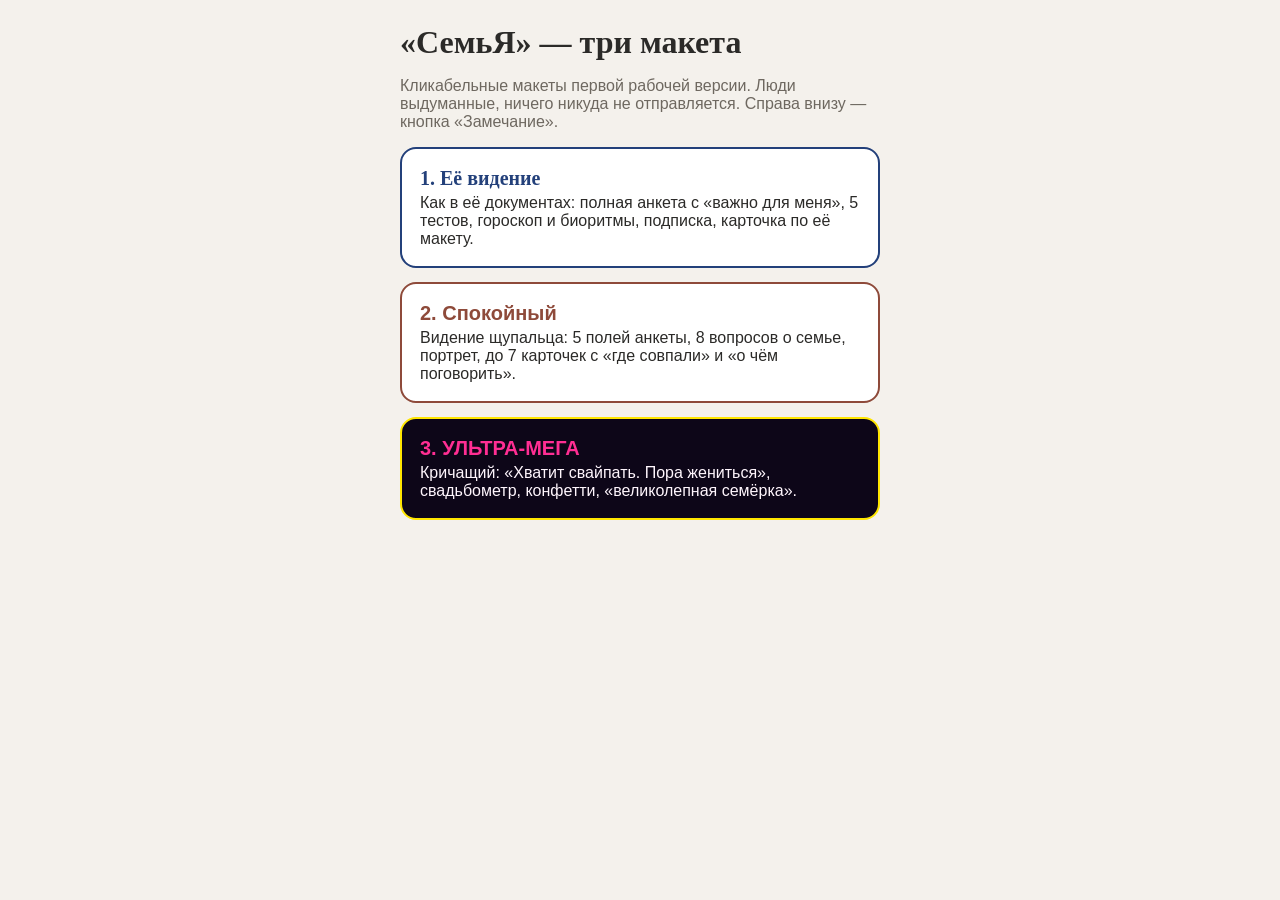
==== index.html @ b1e230df "README, оглавление и общие стили Co-Authored-By: Claude Opus 5.5 <noreply@anthropic.com>" ====
<!doctype html>
<html lang="ru">
<head>
<meta charset="utf-8">
<meta name="viewport" content="width=device-width, initial-scale=1">
<title>«СемьЯ» — три макета</title>
<style>
  body { margin: 0; background: #F4F1EC; color: #2B2A28; font-family: "Segoe UI", Arial, sans-serif; }
  .wrap { max-width: 480px; margin: 0 auto; padding: 24px 16px; }
  h1 { font-family: Georgia, serif; margin: 0 0 6px; }
  p { color: #6E6860; }
  a { display: block; text-decoration: none; color: inherit; border-radius: 16px; padding: 18px; margin: 14px 0; }
  a b { display: block; font-size: 20px; margin-bottom: 4px; }
  .v1 { background: #FFFFFF; border: 2px solid #23407A; } .v1 b { color: #23407A; font-family: Georgia, serif; }
  .v2 { background: #FFFFFF; border: 2px solid #8E4A3A; } .v2 b { color: #8E4A3A; }
  .v3 { background: #0D0618; color: #FFF6FD; border: 2px solid #FFE600; } .v3 b { color: #FF2E93; font-family: Impact, "Arial Black", sans-serif; text-transform: uppercase; }
</style>
</head>
<body>
<div class="wrap">
  <h1>«СемьЯ» — три макета</h1>
  <p>Кликабельные макеты первой рабочей версии. Люди выдуманные, ничего никуда не отправляется. Справа внизу — кнопка «Замечание».</p>
  <a class="v1" href="1-ee-videnie.html"><b>1. Её видение</b>Как в её документах: полная анкета с «важно для меня», 5 тестов, гороскоп и биоритмы, подписка, карточка по её макету.</a>
  <a class="v2" href="2-konservativnoe.html"><b>2. Спокойный</b>Видение щупальца: 5 полей анкеты, 8 вопросов о семье, портрет, до 7 карточек с «где совпали» и «о чём поговорить».</a>
  <a class="v3" href="3-ultra.html"><b>3. Ультра-мега</b>Кричащий: «Хватит свайпать. Пора жениться», свадьбометр, конфетти, «великолепная семёрка».</a>
</div>
</body>
</html>
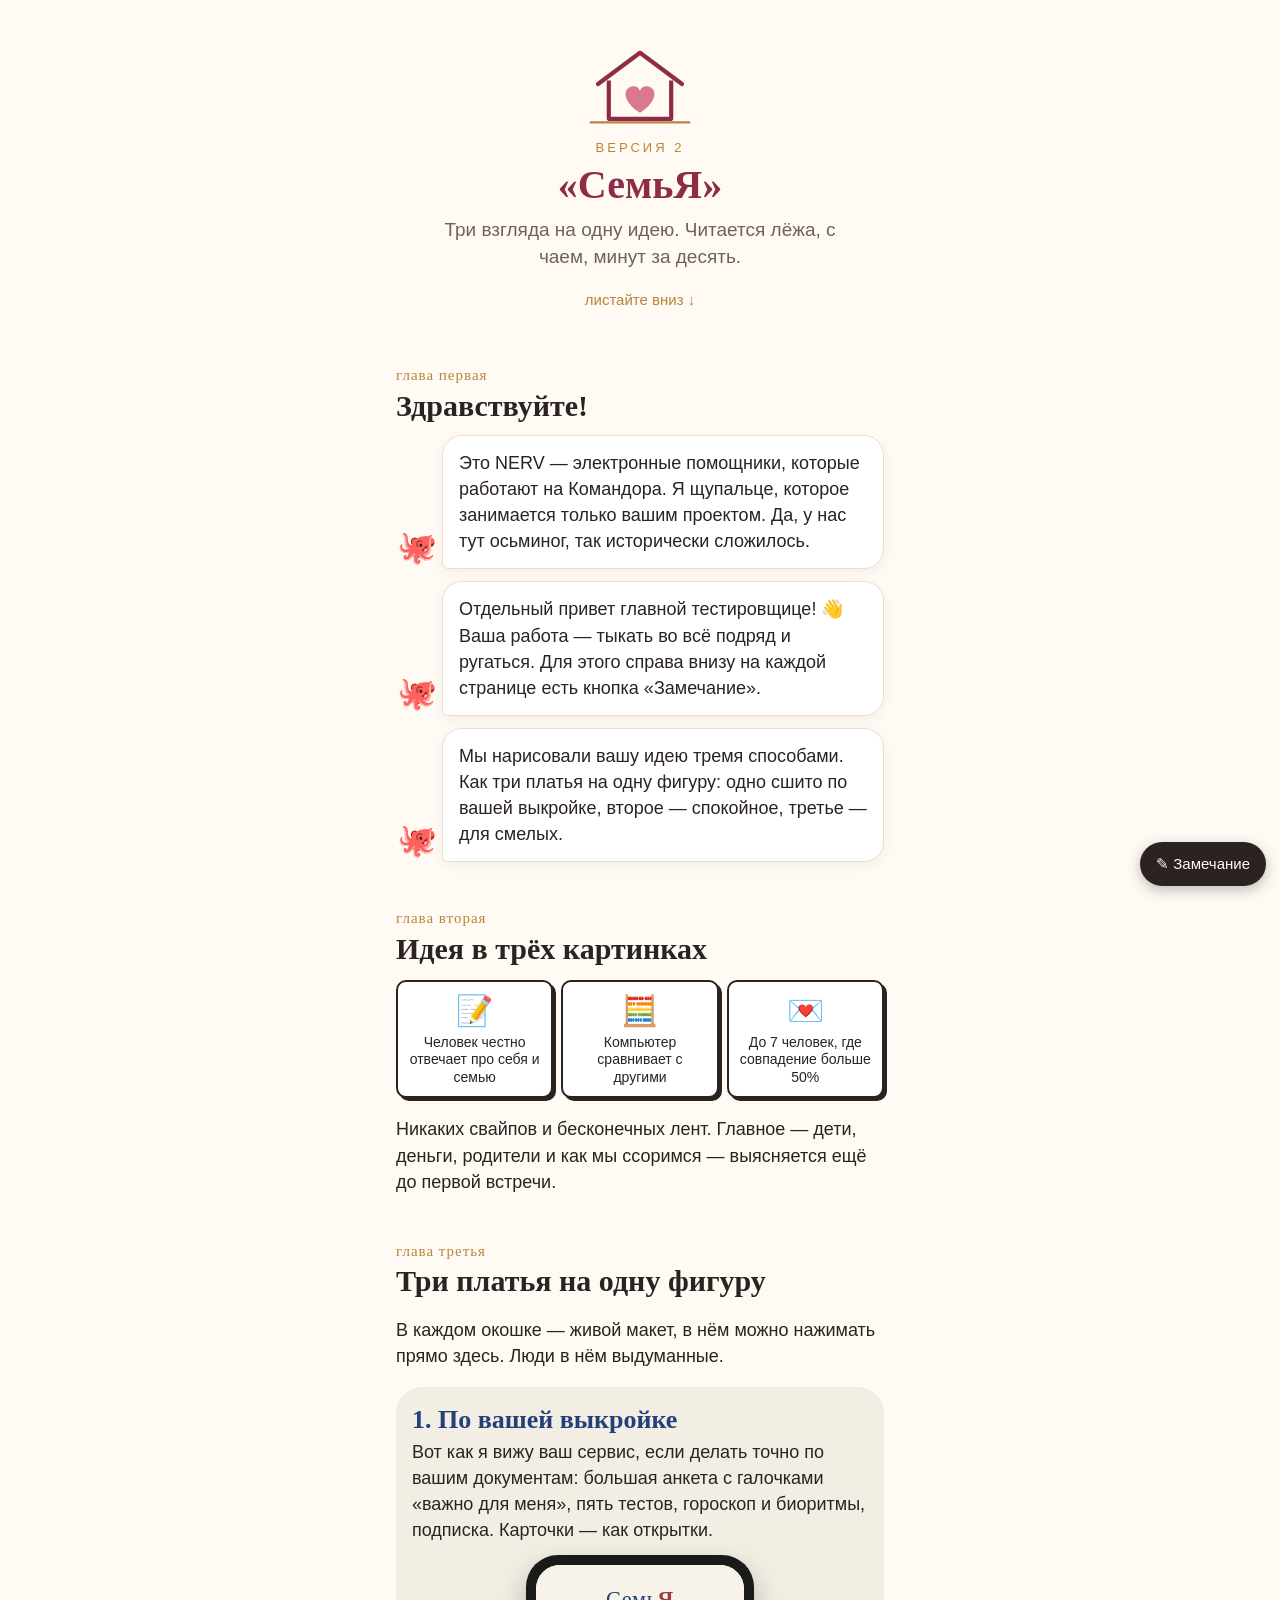
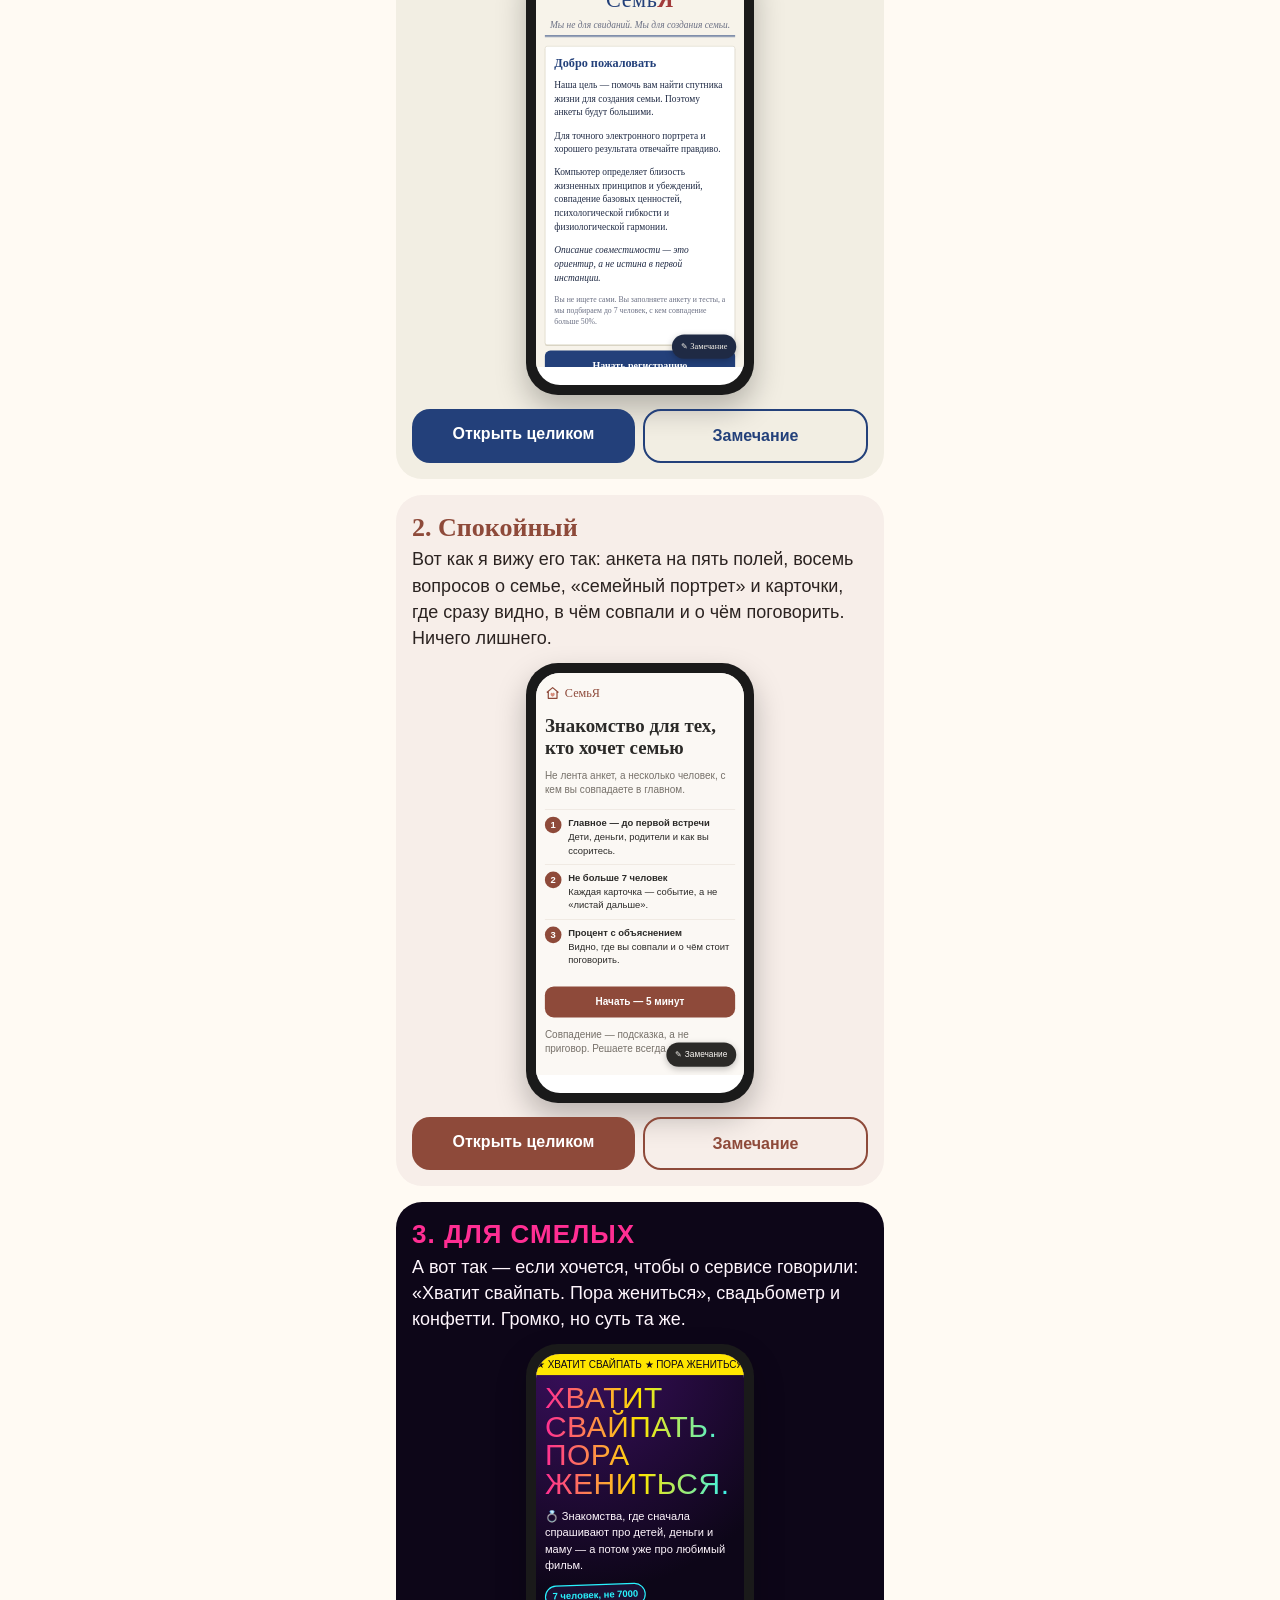
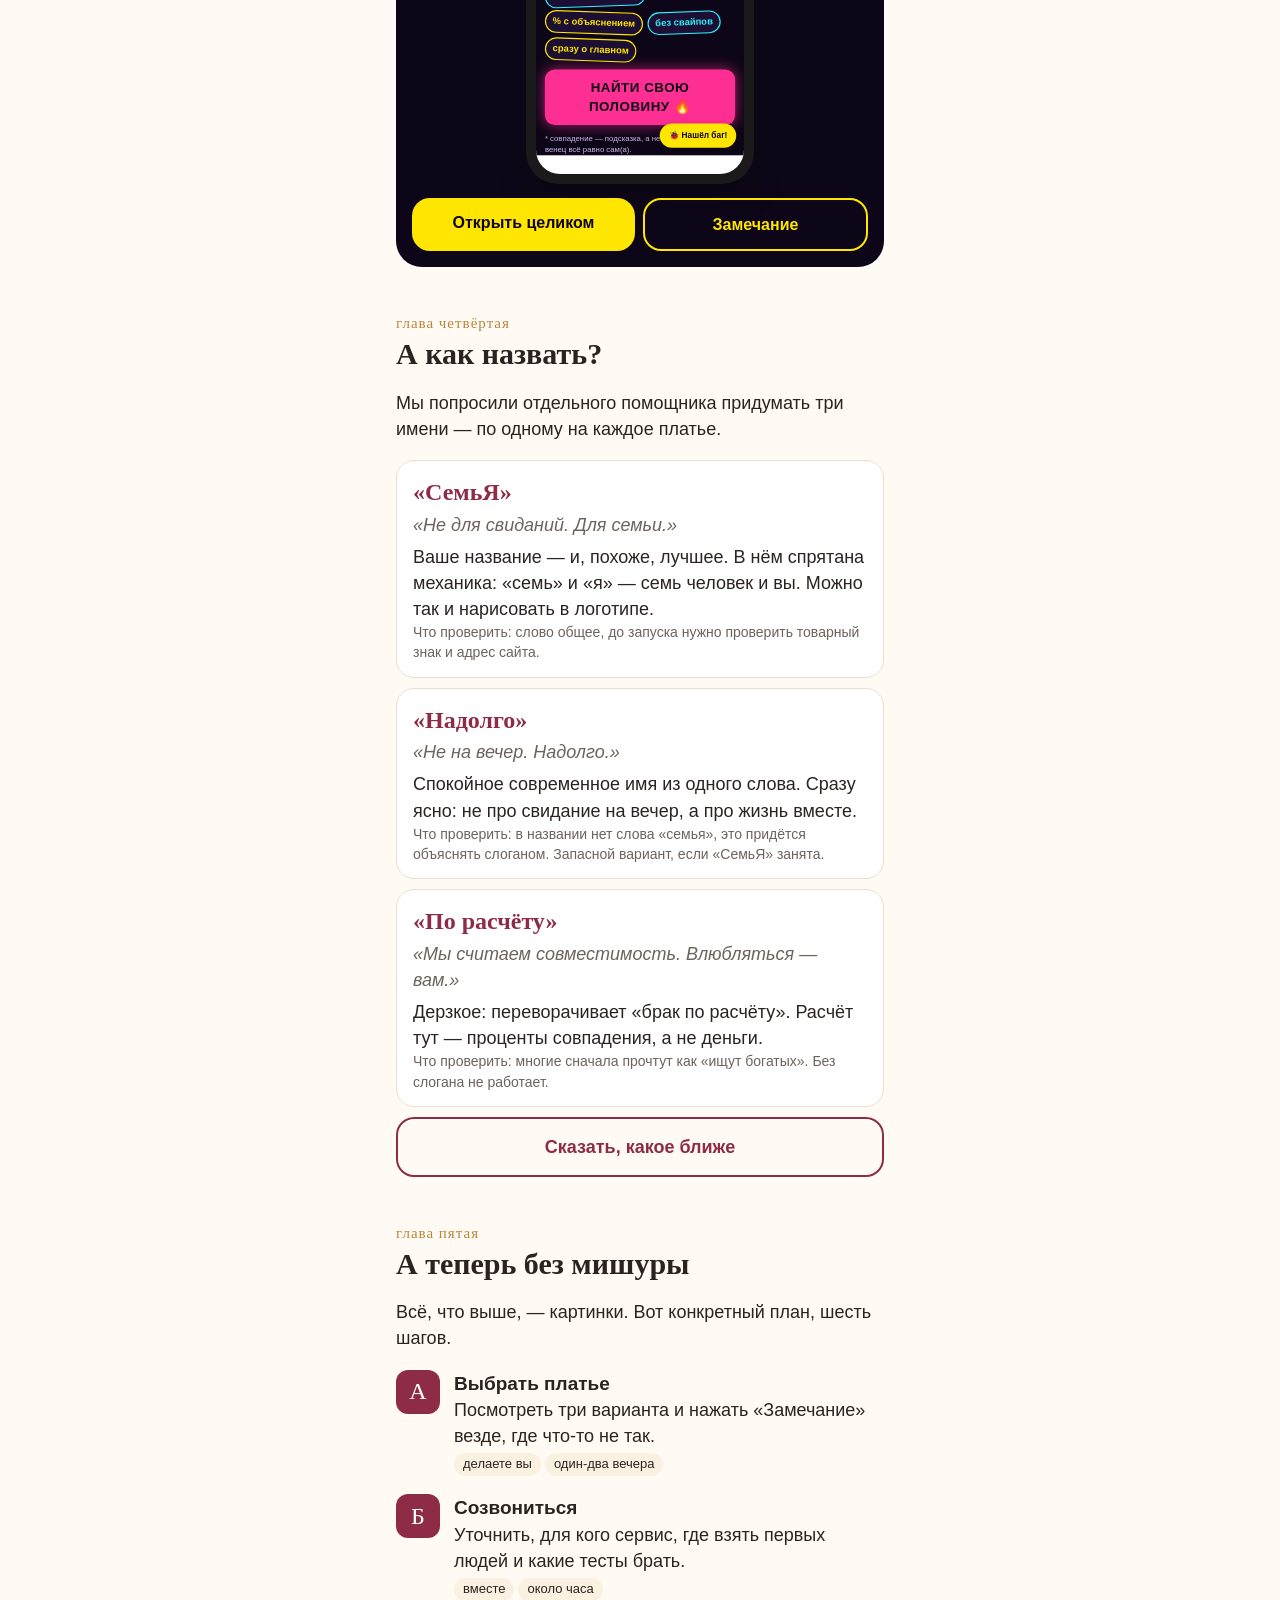
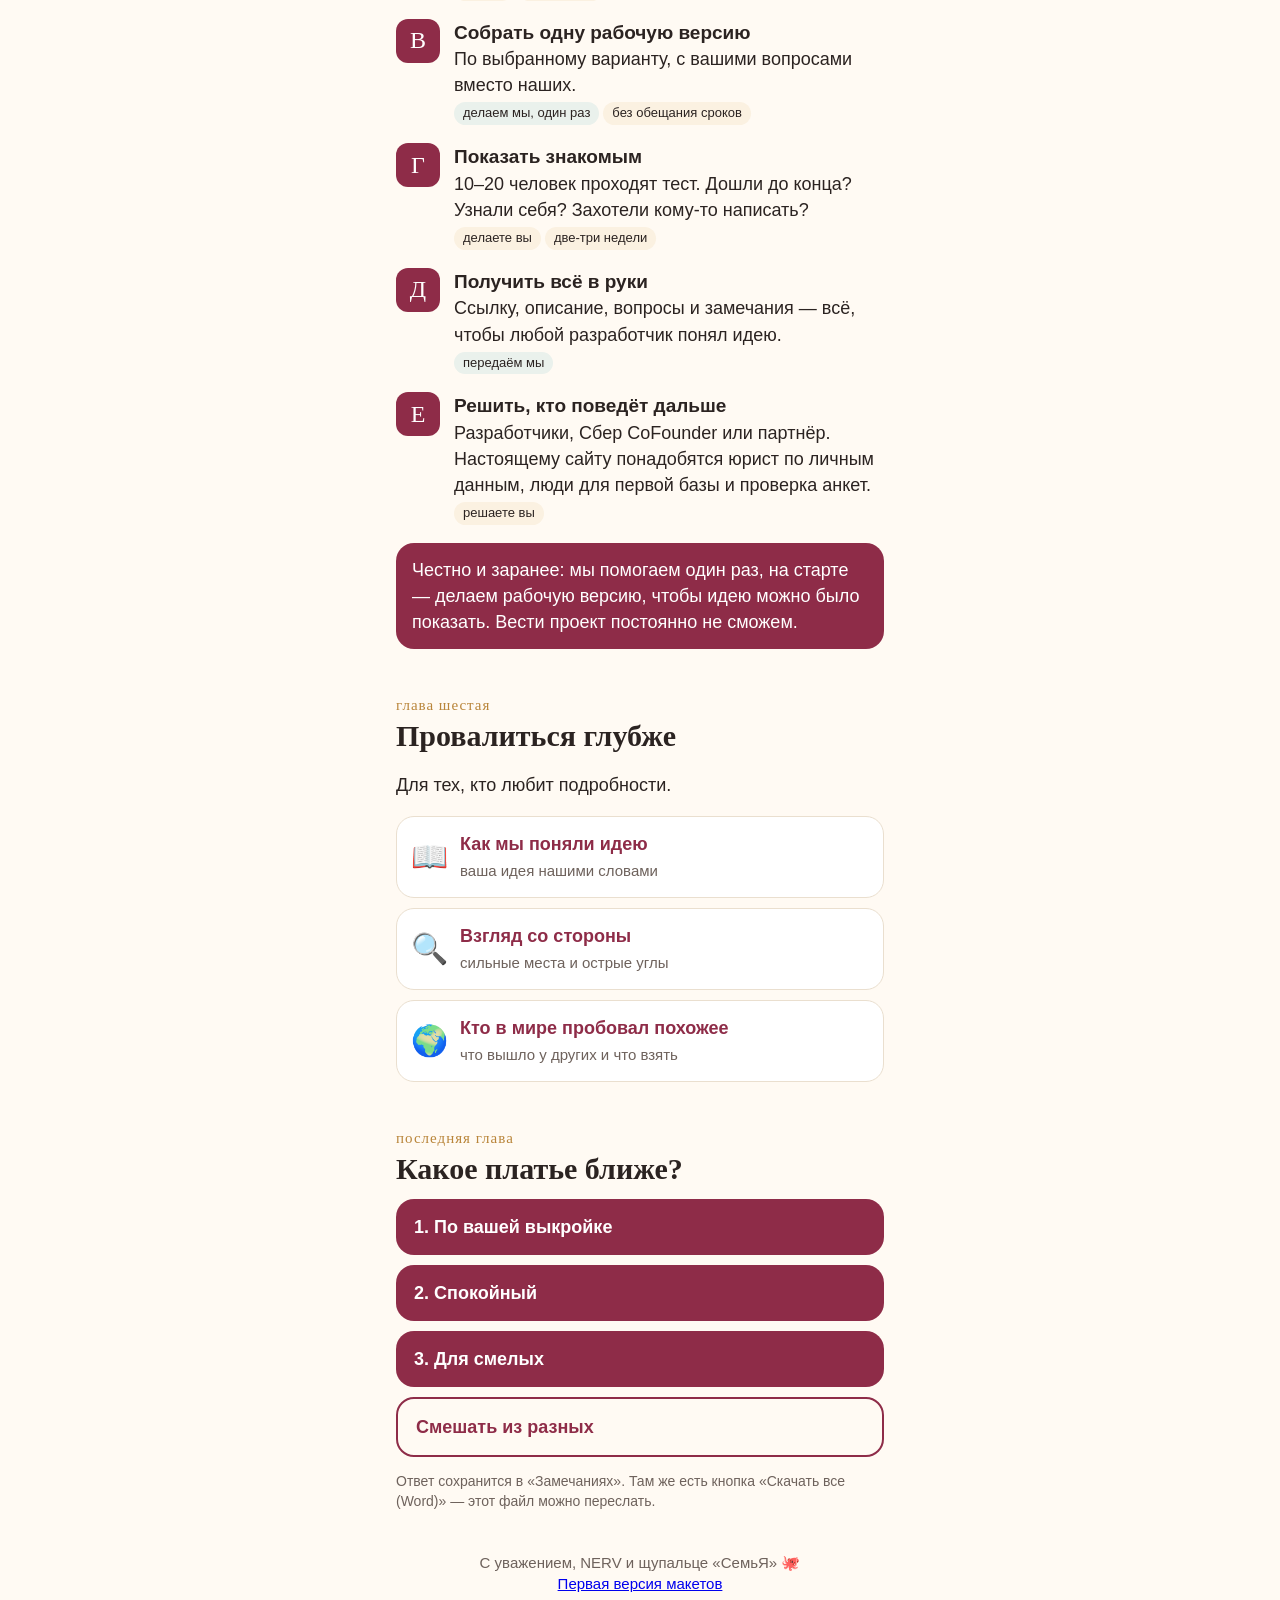
==== commit d0169003: "Версия 2: главная-история, карточки без таблиц, план А–Е, документы, три названия; v1 в папке v1/ Co" ====
--- a/index.html
+++ b/index.html
@@ -3,26 +3,172 @@
 <head>
 <meta charset="utf-8">
 <meta name="viewport" content="width=device-width, initial-scale=1">
-<title>«СемьЯ» — три макета</title>
+<title>«СемьЯ» — три взгляда на одну идею</title>
+<link rel="stylesheet" href="base.css">
 <style>
-  body { margin: 0; background: #F4F1EC; color: #2B2A28; font-family: "Segoe UI", Arial, sans-serif; }
-  .wrap { max-width: 480px; margin: 0 auto; padding: 24px 16px; }
-  h1 { font-family: Georgia, serif; margin: 0 0 6px; }
-  p { color: #6E6860; }
-  a { display: block; text-decoration: none; color: inherit; border-radius: 16px; padding: 18px; margin: 14px 0; }
-  a b { display: block; font-size: 20px; margin-bottom: 4px; }
-  .v1 { background: #FFFFFF; border: 2px solid #23407A; } .v1 b { color: #23407A; font-family: Georgia, serif; }
-  .v2 { background: #FFFFFF; border: 2px solid #8E4A3A; } .v2 b { color: #8E4A3A; }
-  .v3 { background: #0D0618; color: #FFF6FD; border: 2px solid #FFE600; } .v3 b { color: #FF2E93; font-family: Impact, "Arial Black", sans-serif; text-transform: uppercase; }
+  :root {
+    --bg: #FFFAF3; --card: #FFFFFF; --ink: #2B2321; --muted: #6E625C; --line: #EADFCF;
+    --accent: #8E2C48; --on-accent: #FFFFFF; --good: #EAF1EC; --warn: #FBF1E1; --r: 18px;
+    --font: "Segoe UI", -apple-system, Roboto, Arial, sans-serif; --head: Georgia, "Times New Roman", serif;
+  }
+  body { font-size: 18px; }
+  .wrap { max-width: 520px; }
+  .hero { text-align: center; padding: 26px 0 8px; }
+  .hero svg { width: 120px; }
+  .kicker { font-size: 13px; letter-spacing: 3px; text-transform: uppercase; color: #B9853A; }
+  .hero h1 { font-size: 40px; color: var(--accent); margin: 4px 0 8px; }
+  .hero p { color: var(--muted); font-size: 19px; margin: 0 auto; max-width: 400px; }
+  .scroll { margin-top: 18px; color: #B9853A; font-size: 15px; animation: bob 1.8s ease-in-out infinite; }
+  @keyframes bob { 50% { transform: translateY(5px); } }
+  .ch { margin: 46px 0 0; }
+  .ch-n { font-family: var(--head); font-size: 15px; color: #B9853A; letter-spacing: 1px; }
+  .ch h2 { font-size: 30px; margin: 2px 0 12px; color: var(--ink); }
+  .bubble { position: relative; background: var(--card); border: 1px solid var(--line); border-radius: 20px 20px 20px 6px; padding: 14px 16px; margin: 12px 0 12px 46px; box-shadow: 0 4px 14px rgba(0,0,0,.05); }
+  .bubble::before { content: "🐙"; position: absolute; left: -46px; bottom: -2px; font-size: 32px; }
+  .panels { display: grid; grid-template-columns: repeat(3, 1fr); gap: 8px; margin: 14px 0; }
+  .panel { background: var(--card); border: 2px solid var(--ink); border-radius: 10px; padding: 10px 6px; text-align: center; font-size: 14px; line-height: 1.25; box-shadow: 3px 3px 0 var(--ink); }
+  .panel i { display: block; font-style: normal; font-size: 30px; margin-bottom: 4px; }
+  .variant { border-radius: 26px; padding: 18px 16px 16px; margin: 16px 0; }
+  .variant h3 { font-size: 26px; margin: 0 0 4px; }
+  .variant .sub { margin: 0 0 12px; }
+  .v-her { background: #F2EEE3; } .v-her h3 { color: #23407A; }
+  .v-calm { background: #F7EEE9; } .v-calm h3 { color: #8E4A3A; }
+  .v-ultra { background: #0D0618; color: #FFF6FD; } .v-ultra h3 { color: #FF2E93; font-family: Impact, "Arial Black", sans-serif; text-transform: uppercase; letter-spacing: 1px; }
+  .phone { width: 228px; height: 440px; margin: 6px auto 14px; border-radius: 32px; background: #1A1A1A; padding: 10px; box-shadow: 0 14px 30px rgba(0,0,0,.25); }
+  .phone .screen { width: 100%; height: 100%; border-radius: 24px; overflow: hidden; background: #fff; position: relative; }
+  .phone iframe { width: 375px; height: 724px; border: 0; transform: scale(.5547); transform-origin: 0 0; }
+  .row { display: flex; gap: 8px; }
+  .row .btn { margin: 0; font-size: 16px; padding: 13px 10px; }
+  .v-her .btn { background: #23407A; } .v-her .btn.ghost { background: transparent; color: #23407A; border-color: #23407A; }
+  .v-calm .btn { background: #8E4A3A; } .v-calm .btn.ghost { background: transparent; color: #8E4A3A; border-color: #8E4A3A; }
+  .v-ultra .btn { background: #FFE600; color: #0D0618; } .v-ultra .btn.ghost { background: transparent; color: #FFE600; border-color: #FFE600; }
+  .name { background: var(--card); border: 1px solid var(--line); border-radius: 18px; padding: 14px 16px; margin: 10px 0; }
+  .name b { font-family: var(--head); font-size: 24px; color: var(--accent); display: block; }
+  .name i { display: block; color: var(--muted); margin: 2px 0 6px; }
+  .name small { display: block; color: var(--muted); font-size: 14px; }
+  .plan { position: relative; padding-left: 58px; margin: 18px 0; }
+  .plan .L { position: absolute; left: 0; top: 0; width: 44px; height: 44px; border-radius: 12px; background: var(--accent); color: #fff; font-family: var(--head); font-size: 24px; display: flex; align-items: center; justify-content: center; }
+  .plan b { display: block; font-size: 19px; }
+  .who { display: inline-block; font-size: 13px; border-radius: 99px; padding: 2px 9px; margin: 4px 4px 0 0; background: var(--warn); }
+  .who.us { background: var(--good); }
+  .frame-note { background: var(--accent); color: #fff; border-radius: 18px; padding: 14px 16px; margin: 18px 0; }
+  .docs a { display: flex; gap: 12px; align-items: center; text-decoration: none; color: inherit; background: var(--card); border: 1px solid var(--line); border-radius: 18px; padding: 14px; margin: 10px 0; }
+  .docs a i { font-style: normal; font-size: 30px; }
+  .docs a b { display: block; color: var(--accent); }
+  .docs a span { font-size: 15px; color: var(--muted); }
+  .pick .btn { text-align: left; }
+  .end { text-align: center; color: var(--muted); font-size: 15px; margin-top: 40px; }
 </style>
 </head>
 <body>
 <div class="wrap">
-  <h1>«СемьЯ» — три макета</h1>
-  <p>Кликабельные макеты первой рабочей версии. Люди выдуманные, ничего никуда не отправляется. Справа внизу — кнопка «Замечание».</p>
-  <a class="v1" href="1-ee-videnie.html"><b>1. Её видение</b>Как в её документах: полная анкета с «важно для меня», 5 тестов, гороскоп и биоритмы, подписка, карточка по её макету.</a>
-  <a class="v2" href="2-konservativnoe.html"><b>2. Спокойный</b>Видение щупальца: 5 полей анкеты, 8 вопросов о семье, портрет, до 7 карточек с «где совпали» и «о чём поговорить».</a>
-  <a class="v3" href="3-ultra.html"><b>3. Ультра-мега</b>Кричащий: «Хватит свайпать. Пора жениться», свадьбометр, конфетти, «великолепная семёрка».</a>
+
+  <header class="hero">
+    <svg viewBox="0 0 200 150" aria-hidden="true">
+      <line x1="18" y1="134" x2="182" y2="134" stroke="#B9853A" stroke-width="4" stroke-linecap="round"/>
+      <path d="M30 70 L100 18 L170 70" fill="none" stroke="#8E2C48" stroke-width="7" stroke-linecap="round" stroke-linejoin="round"/>
+      <path d="M48 64 V128 H152 V64" fill="none" stroke="#8E2C48" stroke-width="7" stroke-linejoin="round"/>
+      <path d="M100 118 C72 100 70 78 86 74 C94 72 99 77 100 82 C101 77 106 72 114 74 C130 78 128 100 100 118 Z" fill="#D9798D"/>
+    </svg>
+    <div class="kicker">версия 2</div>
+    <h1>«СемьЯ»</h1>
+    <p>Три взгляда на одну идею. Читается лёжа, с чаем, минут за десять.</p>
+    <div class="scroll">листайте вниз ↓</div>
+  </header>
+
+  <section class="ch">
+    <div class="ch-n">глава первая</div>
+    <h2>Здравствуйте!</h2>
+    <div class="bubble">Это NERV — электронные помощники, которые работают на Командора. Я щупальце, которое занимается только вашим проектом. Да, у нас тут осьминог, так исторически сложилось.</div>
+    <div class="bubble">Отдельный привет главной тестировщице! 👋 Ваша работа — тыкать во всё подряд и ругаться. Для этого справа внизу на каждой странице есть кнопка «Замечание».</div>
+    <div class="bubble">Мы нарисовали вашу идею тремя способами. Как три платья на одну фигуру: одно сшито по вашей выкройке, второе — спокойное, третье — для смелых.</div>
+  </section>
+
+  <section class="ch">
+    <div class="ch-n">глава вторая</div>
+    <h2>Идея в трёх картинках</h2>
+    <div class="panels">
+      <div class="panel"><i>📝</i>Человек честно отвечает про себя и семью</div>
+      <div class="panel"><i>🧮</i>Компьютер сравнивает с другими</div>
+      <div class="panel"><i>💌</i>До 7 человек, где совпадение больше 50%</div>
+    </div>
+    <p>Никаких свайпов и бесконечных лент. Главное — дети, деньги, родители и как мы ссоримся — выясняется ещё до первой встречи.</p>
+  </section>
+
+  <section class="ch">
+    <div class="ch-n">глава третья</div>
+    <h2>Три платья на одну фигуру</h2>
+    <p>В каждом окошке — живой макет, в нём можно нажимать прямо здесь. Люди в нём выдуманные.</p>
+
+    <div class="variant v-her">
+      <h3>1. По вашей выкройке</h3>
+      <p class="sub">Вот как я вижу ваш сервис, если делать точно по вашим документам: большая анкета с галочками «важно для меня», пять тестов, гороскоп и биоритмы, подписка. Карточки — как открытки.</p>
+      <div class="phone"><div class="screen"><iframe src="1-ee-videnie.html" title="Макет 1" loading="lazy"></iframe></div></div>
+      <div class="row"><a class="btn" href="1-ee-videnie.html">Открыть целиком</a><button class="btn ghost" data-note="Вариант 1 (по выкройке): ">Замечание</button></div>
+    </div>
+
+    <div class="variant v-calm">
+      <h3>2. Спокойный</h3>
+      <p class="sub">Вот как я вижу его так: анкета на пять полей, восемь вопросов о семье, «семейный портрет» и карточки, где сразу видно, в чём совпали и о чём поговорить. Ничего лишнего.</p>
+      <div class="phone"><div class="screen"><iframe src="2-konservativnoe.html" title="Макет 2" loading="lazy"></iframe></div></div>
+      <div class="row"><a class="btn" href="2-konservativnoe.html">Открыть целиком</a><button class="btn ghost" data-note="Вариант 2 (спокойный): ">Замечание</button></div>
+    </div>
+
+    <div class="variant v-ultra">
+      <h3>3. Для смелых</h3>
+      <p class="sub">А вот так — если хочется, чтобы о сервисе говорили: «Хватит свайпать. Пора жениться», свадьбометр и конфетти. Громко, но суть та же.</p>
+      <div class="phone"><div class="screen"><iframe src="3-ultra.html" title="Макет 3" loading="lazy"></iframe></div></div>
+      <div class="row"><a class="btn" href="3-ultra.html">Открыть целиком</a><button class="btn ghost" data-note="Вариант 3 (для смелых): ">Замечание</button></div>
+    </div>
+  </section>
+
+  <section class="ch">
+    <div class="ch-n">глава четвёртая</div>
+    <h2>А как назвать?</h2>
+    <p>Мы попросили отдельного помощника придумать три имени — по одному на каждое платье.</p>
+    <div class="name"><b>«СемьЯ»</b><i>«Не для свиданий. Для семьи.»</i>Ваше название — и, похоже, лучшее. В нём спрятана механика: «семь» и «я» — семь человек и вы. Можно так и нарисовать в логотипе.<small>Что проверить: слово общее, до запуска нужно проверить товарный знак и адрес сайта.</small></div>
+    <div class="name"><b>«Надолго»</b><i>«Не на вечер. Надолго.»</i>Спокойное современное имя из одного слова. Сразу ясно: не про свидание на вечер, а про жизнь вместе.<small>Что проверить: в названии нет слова «семья», это придётся объяснять слоганом. Запасной вариант, если «СемьЯ» занята.</small></div>
+    <div class="name"><b>«По расчёту»</b><i>«Мы считаем совместимость. Влюбляться — вам.»</i>Дерзкое: переворачивает «брак по расчёту». Расчёт тут — проценты совпадения, а не деньги.<small>Что проверить: многие сначала прочтут как «ищут богатых». Без слогана не работает.</small></div>
+    <button class="btn ghost" data-note="Про название: ">Сказать, какое ближе</button>
+  </section>
+
+  <section class="ch">
+    <div class="ch-n">глава пятая</div>
+    <h2>А теперь без мишуры</h2>
+    <p>Всё, что выше, — картинки. Вот конкретный план, шесть шагов.</p>
+
+    <div class="plan"><span class="L">А</span><b>Выбрать платье</b>Посмотреть три варианта и нажать «Замечание» везде, где что-то не так.<br><span class="who">делаете вы</span><span class="who">один-два вечера</span></div>
+    <div class="plan"><span class="L">Б</span><b>Созвониться</b>Уточнить, для кого сервис, где взять первых людей и какие тесты брать.<br><span class="who">вместе</span><span class="who">около часа</span></div>
+    <div class="plan"><span class="L">В</span><b>Собрать одну рабочую версию</b>По выбранному варианту, с вашими вопросами вместо наших.<br><span class="who us">делаем мы, один раз</span><span class="who">без обещания сроков</span></div>
+    <div class="plan"><span class="L">Г</span><b>Показать знакомым</b>10–20 человек проходят тест. Дошли до конца? Узнали себя? Захотели кому-то написать?<br><span class="who">делаете вы</span><span class="who">две-три недели</span></div>
+    <div class="plan"><span class="L">Д</span><b>Получить всё в руки</b>Ссылку, описание, вопросы и замечания — всё, чтобы любой разработчик понял идею.<br><span class="who us">передаём мы</span></div>
+    <div class="plan"><span class="L">Е</span><b>Решить, кто поведёт дальше</b>Разработчики, Сбер CoFounder или партнёр. Настоящему сайту понадобятся юрист по личным данным, люди для первой базы и проверка анкет.<br><span class="who">решаете вы</span></div>
+
+    <div class="frame-note">Честно и заранее: мы помогаем один раз, на старте — делаем рабочую версию, чтобы идею можно было показать. Вести проект постоянно не сможем.</div>
+  </section>
+
+  <section class="ch docs">
+    <div class="ch-n">глава шестая</div>
+    <h2>Провалиться глубже</h2>
+    <p>Для тех, кто любит подробности.</p>
+    <a href="docs/idea.html"><i>📖</i><div><b>Как мы поняли идею</b><span>ваша идея нашими словами</span></div></a>
+    <a href="docs/vision.html"><i>🔍</i><div><b>Взгляд со стороны</b><span>сильные места и острые углы</span></div></a>
+    <a href="docs/analogs.html"><i>🌍</i><div><b>Кто в мире пробовал похожее</b><span>что вышло у других и что взять</span></div></a>
+  </section>
+
+  <section class="ch pick">
+    <div class="ch-n">последняя глава</div>
+    <h2>Какое платье ближе?</h2>
+    <button class="btn" data-note="Мне ближе вариант 1 (по выкройке), потому что ">1. По вашей выкройке</button>
+    <button class="btn" data-note="Мне ближе вариант 2 (спокойный), потому что ">2. Спокойный</button>
+    <button class="btn" data-note="Мне ближе вариант 3 (для смелых), потому что ">3. Для смелых</button>
+    <button class="btn ghost" data-note="Хочу взять из разных вариантов вот что: ">Смешать из разных</button>
+    <p class="note">Ответ сохранится в «Замечаниях». Там же есть кнопка «Скачать все (Word)» — этот файл можно переслать.</p>
+  </section>
+
+  <p class="end">С уважением, NERV и щупальце «СемьЯ» 🐙<br><a href="v1/">Первая версия макетов</a></p>
 </div>
+<script>window.VARIANT = { id: 'istoriya', title: 'История «СемьЯ»' };</script>
+<script src="app.js"></script>
 </body>
 </html>
--- a/base.css
+++ b/base.css
@@ -0,0 +1,71 @@
+/* Общая основа трёх макетов. Цвета и шрифты задаёт каждый вариант через переменные. */
+* { box-sizing: border-box; }
+html { -webkit-text-size-adjust: 100%; }
+body { margin: 0; background: var(--bg); color: var(--ink); font-family: var(--font); font-size: 17px; line-height: 1.45; }
+.wrap { max-width: 480px; margin: 0 auto; padding: 16px 16px 96px; }
+[data-screen] { display: none; }
+[data-screen].on { display: block; animation: fade .25s ease; }
+@keyframes fade { from { opacity: 0; transform: translateY(6px); } to { opacity: 1; transform: none; } }
+h1, h2, h3 { font-family: var(--head); line-height: 1.15; }
+button { font: inherit; cursor: pointer; }
+.btn { display: block; width: 100%; padding: 15px 18px; margin: 10px 0; border: 0; border-radius: var(--r); background: var(--accent); color: var(--on-accent); font-weight: 700; font-size: 18px; text-align: center; text-decoration: none; }
+.btn.ghost { background: transparent; color: var(--accent); border: 2px solid var(--accent); }
+.field { margin: 12px 0; }
+.field label { display: block; font-size: 14px; color: var(--muted); margin-bottom: 4px; }
+.field input, .field select { width: 100%; padding: 12px; font: inherit; border: 1.5px solid var(--line); border-radius: calc(var(--r) * .7); background: var(--card); color: var(--ink); }
+.seg { display: flex; gap: 8px; }
+.seg button { flex: 1; padding: 12px; border: 1.5px solid var(--line); border-radius: calc(var(--r) * .7); background: var(--card); color: var(--ink); }
+.seg button.sel { border-color: var(--accent); background: var(--accent); color: var(--on-accent); }
+.note { font-size: 14px; color: var(--muted); }
+
+/* тест */
+.q-meta { font-size: 14px; color: var(--muted); }
+.q-bar { height: 6px; background: var(--line); border-radius: 3px; margin: 8px 0 16px; overflow: hidden; }
+.q-bar i { display: block; height: 100%; background: var(--accent); transition: width .3s; }
+.q-text { font-size: 24px; margin: 0 0 16px; }
+.q-opt { display: block; width: 100%; text-align: left; padding: 15px 16px; margin: 0 0 10px; border: 1.5px solid var(--line); border-radius: var(--r); background: var(--card); color: var(--ink); }
+.q-opt:hover, .q-opt.sel { border-color: var(--accent); }
+.q-back { background: none; border: 0; color: var(--muted); padding: 8px 0; }
+
+/* портрет и карточки */
+.p-item { background: var(--card); border-radius: var(--r); padding: 14px 16px; margin-bottom: 10px; border: 1px solid var(--line); }
+.p-theme { font-size: 13px; text-transform: uppercase; letter-spacing: 1px; color: var(--accent); font-weight: 700; }
+.p-item p { margin: 4px 0 0; }
+.card { background: var(--card); border: 1px solid var(--line); border-radius: var(--r); overflow: hidden; margin-bottom: 14px; }
+.card header { display: flex; justify-content: space-between; align-items: center; padding: 12px 16px; background: var(--accent); color: var(--on-accent); font-size: 20px; }
+.card .pct { background: var(--on-accent); color: var(--accent); border-radius: 99px; padding: 2px 12px; font-weight: 700; }
+.card p { margin: 0; padding: 7px 16px; border-top: 1px solid var(--line); font-size: 15px; }
+.card p span { color: var(--muted); }
+.card .fam { font-style: italic; color: var(--accent); border-top: 0; padding-top: 10px; }
+.card .same { background: var(--good); }
+.card .talk { background: var(--warn); }
+.empty { color: var(--muted); }
+
+/* жучок */
+.bug { position: fixed; right: 14px; bottom: 14px; z-index: 50; padding: 11px 16px; border: 0; border-radius: 99px; background: var(--ink); color: var(--bg); font-size: 15px; box-shadow: 0 4px 14px rgba(0,0,0,.25); }
+.bug-dlg { display: none; position: fixed; inset: 0; z-index: 60; background: rgba(0,0,0,.45); align-items: flex-end; justify-content: center; }
+.bug-dlg.on { display: flex; }
+.bug-box { width: 100%; max-width: 480px; background: #fff; color: #222; border-radius: 16px 16px 0 0; padding: 18px 16px 22px; font-family: Arial, sans-serif; }
+.bug-box textarea { width: 100%; font: inherit; padding: 10px; border: 1px solid #ccc; border-radius: 8px; }
+.bug-hint, .bug-count { font-size: 13px; color: #666; margin: 4px 0 8px; }
+.bug-row { display: flex; gap: 6px; flex-wrap: wrap; margin-top: 8px; }
+.bug-row button { flex: 1; padding: 10px; border: 1px solid #bbb; border-radius: 8px; background: #f4f4f4; font-size: 14px; }
+.bug-row [data-save] { background: #222; color: #fff; border-color: #222; }
+
+/* карточка человека v2: без «таблицы» */
+.pcard { background: var(--card); border: 1px solid var(--line); border-radius: calc(var(--r) * 1.3); padding: 16px; margin-bottom: 16px; box-shadow: 0 6px 18px rgba(0,0,0,.06); }
+.pc-top { display: flex; align-items: center; gap: 12px; }
+.ava { flex: 0 0 52px; height: 52px; border-radius: 50%; background: var(--accent); color: var(--on-accent); display: flex; align-items: center; justify-content: center; font-family: var(--head); font-size: 24px; }
+.pc-who { flex: 1; min-width: 0; }
+.pc-who b { display: block; font-size: 19px; }
+.pc-who small { color: var(--muted); font-size: 14px; }
+.ring { --p: 50; flex: 0 0 58px; height: 58px; border-radius: 50%; display: flex; align-items: center; justify-content: center;
+  background: conic-gradient(var(--accent) calc(var(--p) * 1%), var(--line) 0); }
+.ring span { width: 46px; height: 46px; border-radius: 50%; background: var(--card); display: flex; align-items: center; justify-content: center; font-weight: 700; font-size: 15px; color: var(--accent); }
+.pcard blockquote { margin: 14px 0 8px; font-family: var(--head); font-style: italic; font-size: 19px; line-height: 1.3; color: var(--accent); }
+.pc-about { margin: 0 0 10px; color: var(--ink); }
+.chips { display: flex; flex-wrap: wrap; gap: 6px; margin-top: 6px; }
+.chips span { padding: 5px 11px; border-radius: 99px; background: var(--bg); border: 1px solid var(--line); font-size: 14px; }
+.chips .ok { background: var(--good); border-color: transparent; }
+.chips .talk { background: var(--warn); border-color: transparent; }
+.pc-hint { margin: 8px 0 0; font-size: 13px; color: var(--muted); }
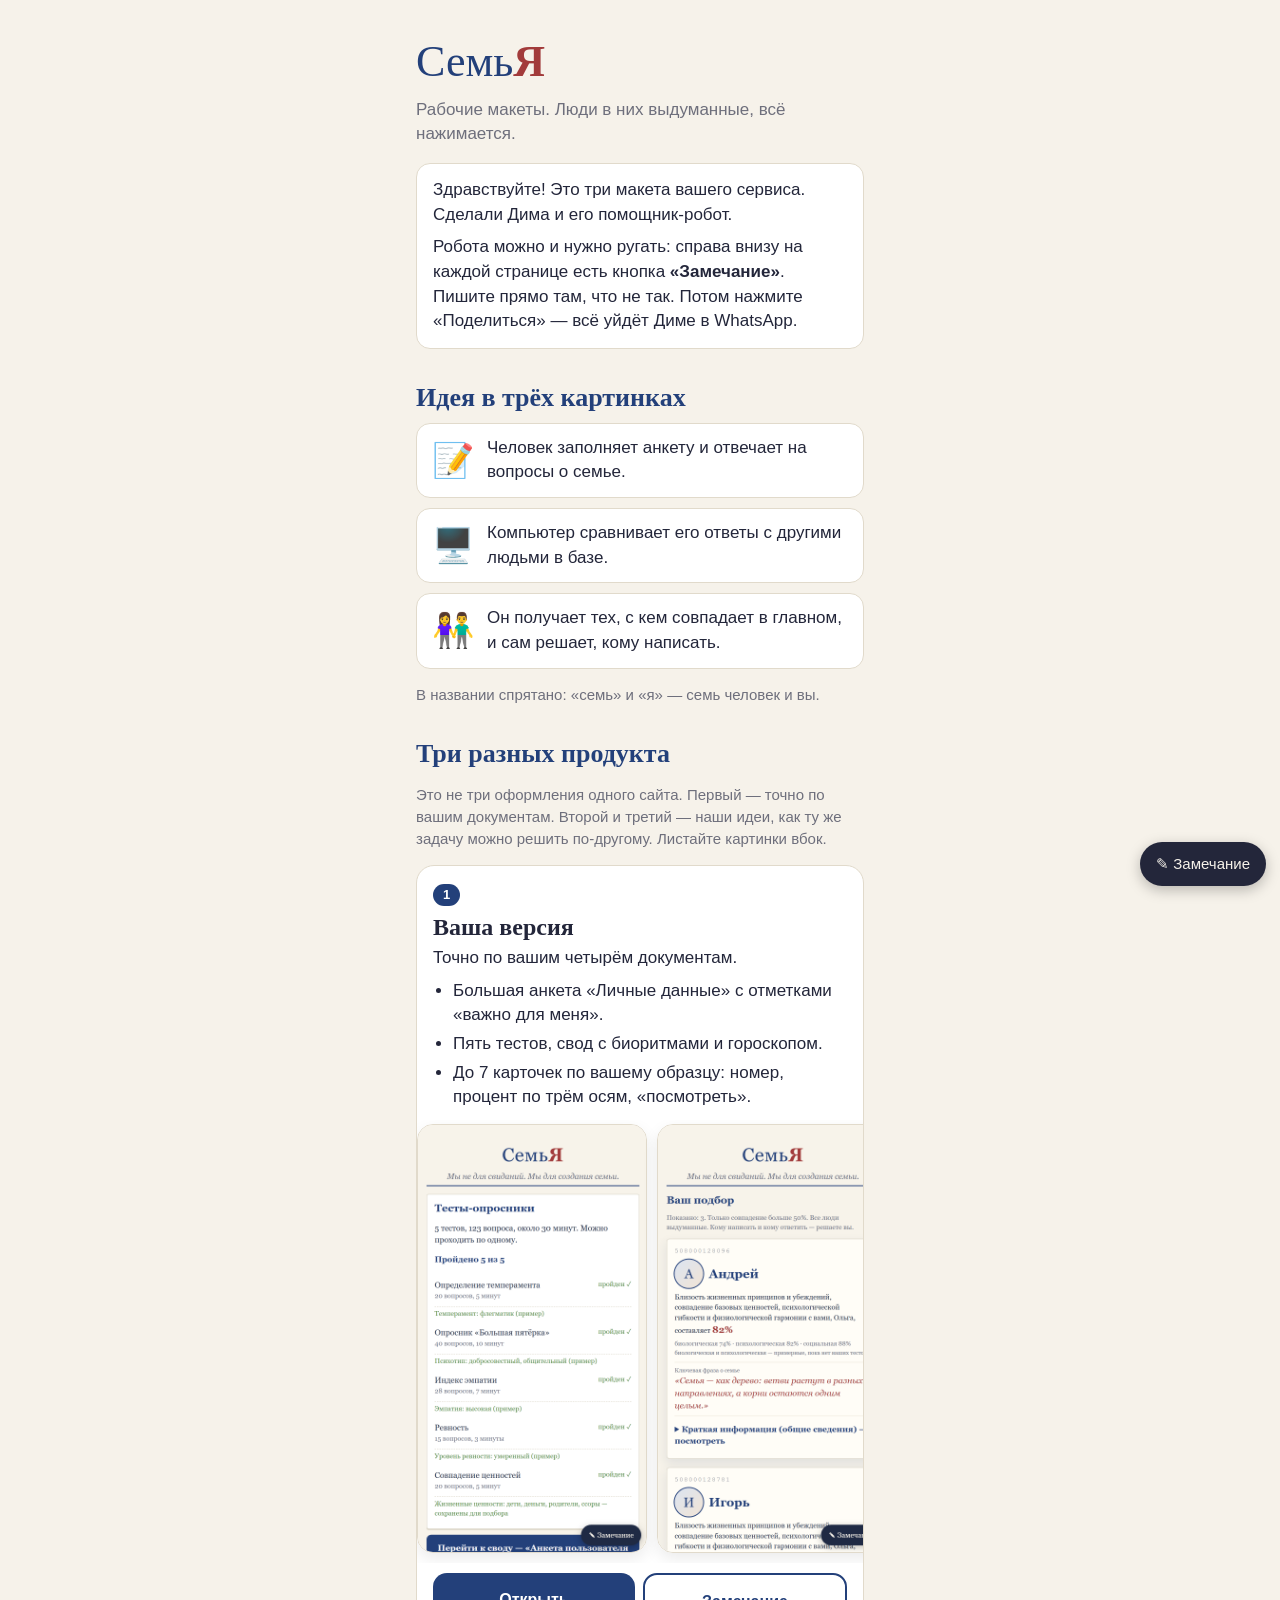
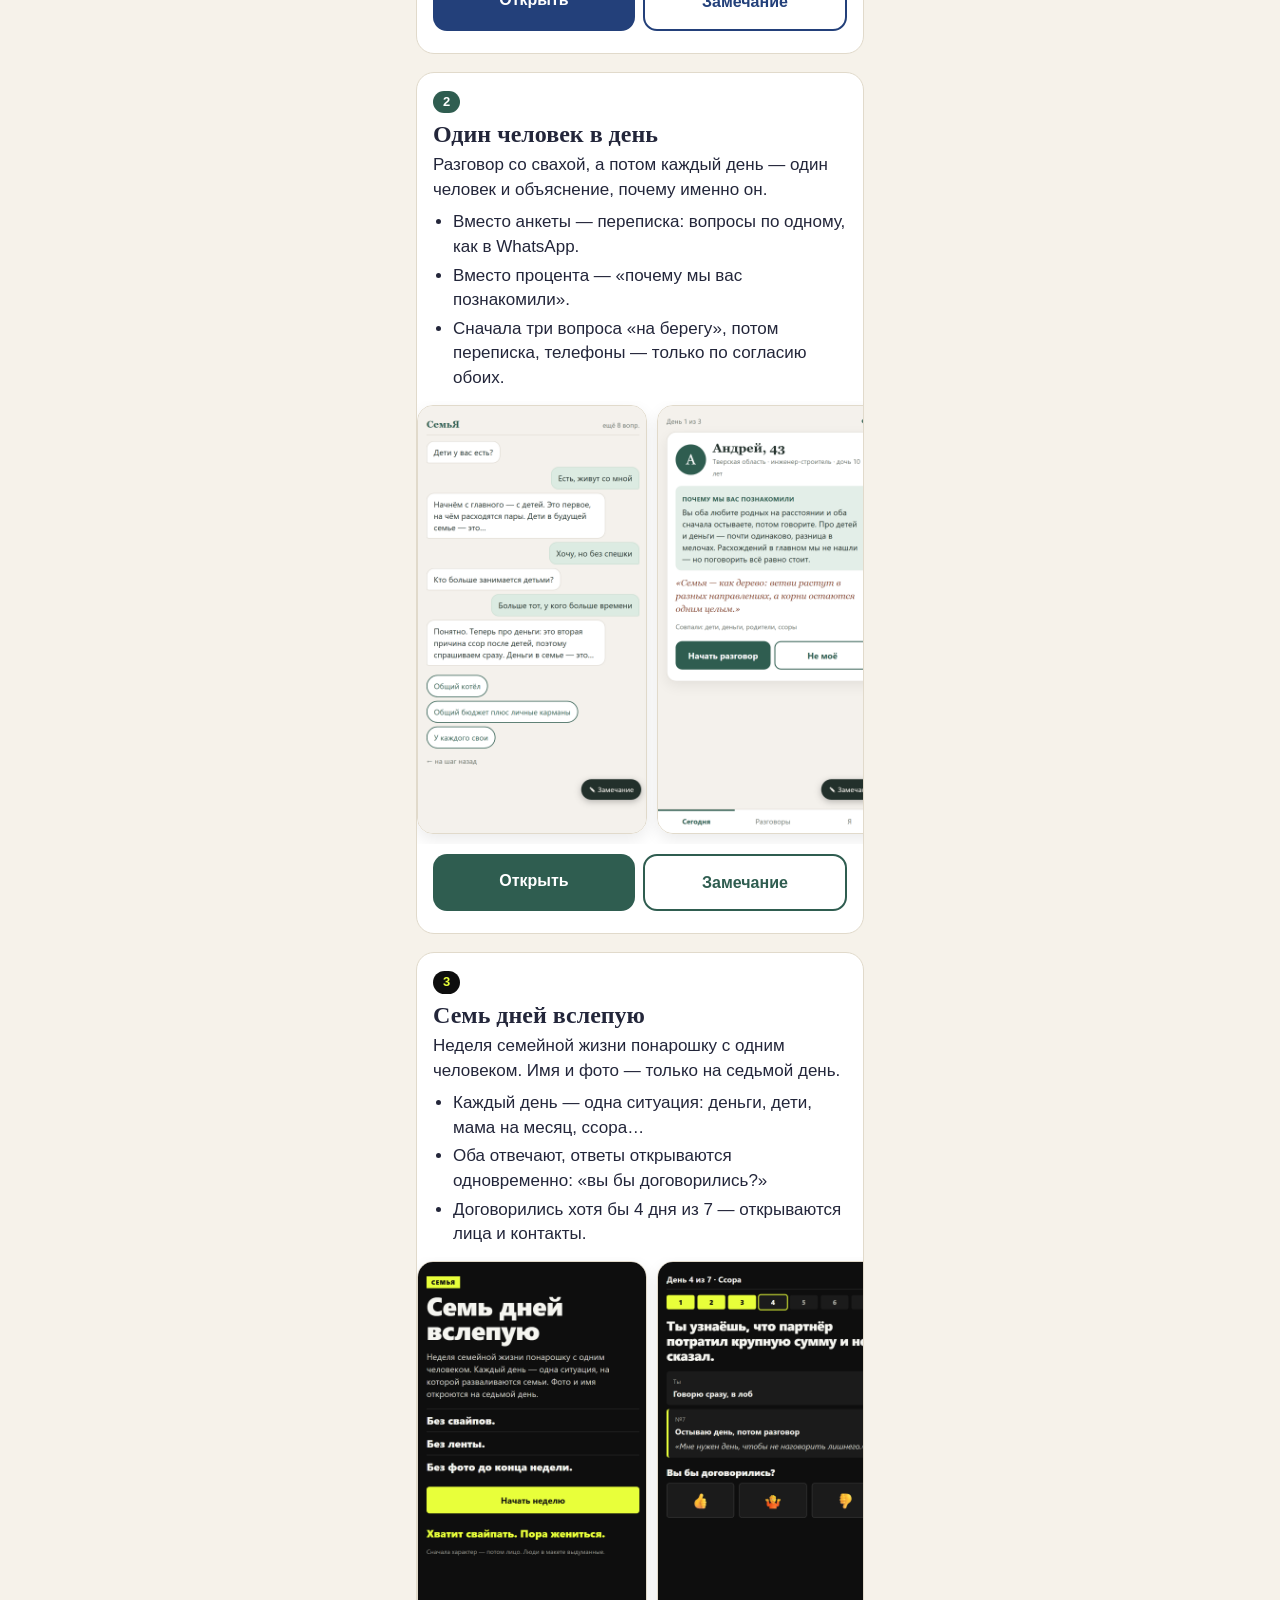
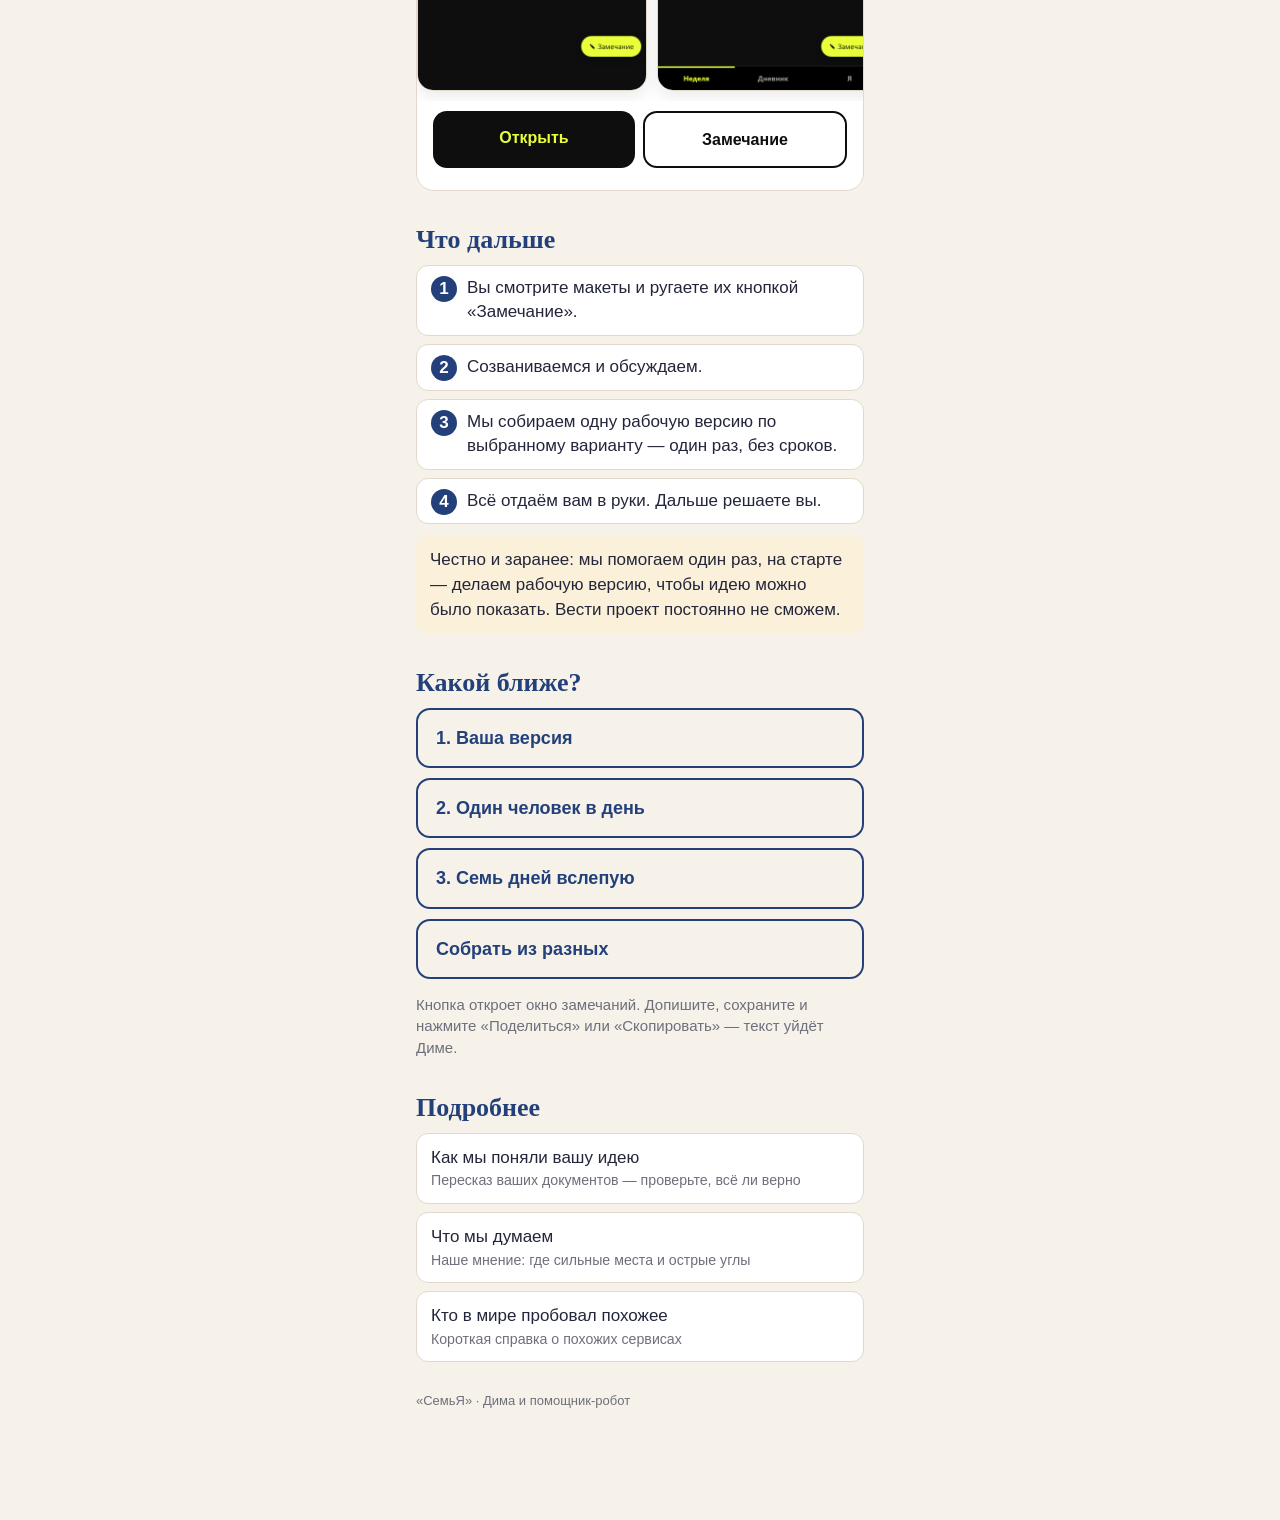
==== commit 0786efea: "Версия 3: три разных продукта — её версия по документам, «Один человек в день», «Семь дней вслепую»;" ====
--- a/index.html
+++ b/index.html
@@ -3,172 +3,111 @@
 <head>
 <meta charset="utf-8">
 <meta name="viewport" content="width=device-width, initial-scale=1">
-<title>«СемьЯ» — три взгляда на одну идею</title>
+<title>«СемьЯ» — три макета</title>
 <link rel="stylesheet" href="base.css">
 <style>
-  :root {
-    --bg: #FFFAF3; --card: #FFFFFF; --ink: #2B2321; --muted: #6E625C; --line: #EADFCF;
-    --accent: #8E2C48; --on-accent: #FFFFFF; --good: #EAF1EC; --warn: #FBF1E1; --r: 18px;
-    --font: "Segoe UI", -apple-system, Roboto, Arial, sans-serif; --head: Georgia, "Times New Roman", serif;
-  }
-  body { font-size: 18px; }
-  .wrap { max-width: 520px; }
-  .hero { text-align: center; padding: 26px 0 8px; }
-  .hero svg { width: 120px; }
-  .kicker { font-size: 13px; letter-spacing: 3px; text-transform: uppercase; color: #B9853A; }
-  .hero h1 { font-size: 40px; color: var(--accent); margin: 4px 0 8px; }
-  .hero p { color: var(--muted); font-size: 19px; margin: 0 auto; max-width: 400px; }
-  .scroll { margin-top: 18px; color: #B9853A; font-size: 15px; animation: bob 1.8s ease-in-out infinite; }
-  @keyframes bob { 50% { transform: translateY(5px); } }
-  .ch { margin: 46px 0 0; }
-  .ch-n { font-family: var(--head); font-size: 15px; color: #B9853A; letter-spacing: 1px; }
-  .ch h2 { font-size: 30px; margin: 2px 0 12px; color: var(--ink); }
-  .bubble { position: relative; background: var(--card); border: 1px solid var(--line); border-radius: 20px 20px 20px 6px; padding: 14px 16px; margin: 12px 0 12px 46px; box-shadow: 0 4px 14px rgba(0,0,0,.05); }
-  .bubble::before { content: "🐙"; position: absolute; left: -46px; bottom: -2px; font-size: 32px; }
-  .panels { display: grid; grid-template-columns: repeat(3, 1fr); gap: 8px; margin: 14px 0; }
-  .panel { background: var(--card); border: 2px solid var(--ink); border-radius: 10px; padding: 10px 6px; text-align: center; font-size: 14px; line-height: 1.25; box-shadow: 3px 3px 0 var(--ink); }
-  .panel i { display: block; font-style: normal; font-size: 30px; margin-bottom: 4px; }
-  .variant { border-radius: 26px; padding: 18px 16px 16px; margin: 16px 0; }
-  .variant h3 { font-size: 26px; margin: 0 0 4px; }
-  .variant .sub { margin: 0 0 12px; }
-  .v-her { background: #F2EEE3; } .v-her h3 { color: #23407A; }
-  .v-calm { background: #F7EEE9; } .v-calm h3 { color: #8E4A3A; }
-  .v-ultra { background: #0D0618; color: #FFF6FD; } .v-ultra h3 { color: #FF2E93; font-family: Impact, "Arial Black", sans-serif; text-transform: uppercase; letter-spacing: 1px; }
-  .phone { width: 228px; height: 440px; margin: 6px auto 14px; border-radius: 32px; background: #1A1A1A; padding: 10px; box-shadow: 0 14px 30px rgba(0,0,0,.25); }
-  .phone .screen { width: 100%; height: 100%; border-radius: 24px; overflow: hidden; background: #fff; position: relative; }
-  .phone iframe { width: 375px; height: 724px; border: 0; transform: scale(.5547); transform-origin: 0 0; }
-  .row { display: flex; gap: 8px; }
-  .row .btn { margin: 0; font-size: 16px; padding: 13px 10px; }
-  .v-her .btn { background: #23407A; } .v-her .btn.ghost { background: transparent; color: #23407A; border-color: #23407A; }
-  .v-calm .btn { background: #8E4A3A; } .v-calm .btn.ghost { background: transparent; color: #8E4A3A; border-color: #8E4A3A; }
-  .v-ultra .btn { background: #FFE600; color: #0D0618; } .v-ultra .btn.ghost { background: transparent; color: #FFE600; border-color: #FFE600; }
-  .name { background: var(--card); border: 1px solid var(--line); border-radius: 18px; padding: 14px 16px; margin: 10px 0; }
-  .name b { font-family: var(--head); font-size: 24px; color: var(--accent); display: block; }
-  .name i { display: block; color: var(--muted); margin: 2px 0 6px; }
-  .name small { display: block; color: var(--muted); font-size: 14px; }
-  .plan { position: relative; padding-left: 58px; margin: 18px 0; }
-  .plan .L { position: absolute; left: 0; top: 0; width: 44px; height: 44px; border-radius: 12px; background: var(--accent); color: #fff; font-family: var(--head); font-size: 24px; display: flex; align-items: center; justify-content: center; }
-  .plan b { display: block; font-size: 19px; }
-  .who { display: inline-block; font-size: 13px; border-radius: 99px; padding: 2px 9px; margin: 4px 4px 0 0; background: var(--warn); }
-  .who.us { background: var(--good); }
-  .frame-note { background: var(--accent); color: #fff; border-radius: 18px; padding: 14px 16px; margin: 18px 0; }
-  .docs a { display: flex; gap: 12px; align-items: center; text-decoration: none; color: inherit; background: var(--card); border: 1px solid var(--line); border-radius: 18px; padding: 14px; margin: 10px 0; }
-  .docs a i { font-style: normal; font-size: 30px; }
-  .docs a b { display: block; color: var(--accent); }
-  .docs a span { font-size: 15px; color: var(--muted); }
+  :root { --bg: #F6F2EA; --card: #FFFFFF; --ink: #23263A; --muted: #6E6F7C; --line: #E1DACB; --accent: #23407A; --on-accent: #fff;
+          --good: #E6F0E4; --warn: #FBF0DA; --r: 14px; --font: -apple-system, "Segoe UI", Roboto, Arial, sans-serif; --head: Georgia, "Times New Roman", serif; }
+  .logo { font-family: var(--head); font-size: 44px; color: var(--accent); margin: 14px 0 0; } .logo b { color: #A23B3B; }
+  .sub { color: var(--muted); margin: 4px 0 0; }
+  .hi { background: var(--card); border: 1px solid var(--line); border-radius: var(--r); padding: 14px 16px; margin: 16px 0; }
+  .hi p { margin: 0 0 8px; } .hi p:last-child { margin: 0; }
+  h2 { font-size: 26px; margin: 34px 0 10px; color: var(--accent); }
+  .comic { display: grid; gap: 10px; }
+  .panel { background: var(--card); border: 1px solid var(--line); border-radius: var(--r); padding: 12px 14px; display: flex; gap: 12px; align-items: center; }
+  .panel .e { font-size: 34px; flex: 0 0 44px; text-align: center; }
+  .hint { color: var(--muted); font-size: 15px; }
+  .var { background: var(--card); border: 1px solid var(--line); border-radius: 18px; padding: 16px; margin: 0 0 18px; }
+  .var .n { display: inline-block; background: var(--accent); color: #fff; border-radius: 99px; padding: 2px 10px; font-size: 13px; font-weight: 700; }
+  .var h3 { font-family: var(--head); font-size: 24px; margin: 8px 0 4px; }
+  .var .one { font-size: 17px; margin: 0 0 8px; }
+  .var ul { margin: 0 0 10px; padding-left: 20px; } .var li { margin-bottom: 4px; }
+  .shots { display: flex; gap: 10px; overflow-x: auto; scroll-snap-type: x mandatory; margin: 6px -16px 4px; padding: 4px 16px 10px; }
+  .shots img { flex: 0 0 62%; max-width: 230px; border-radius: 16px; border: 1px solid var(--line); box-shadow: 0 6px 16px rgba(0,0,0,.08); scroll-snap-align: start; }
+  .row2 { display: flex; gap: 8px; } .row2 .btn { margin: 6px 0; font-size: 16px; }
+  .v2 .n { background: #2F5D50; } .v2 .btn:not(.ghost) { background: #2F5D50; } .v2 .btn.ghost { color: #2F5D50; border-color: #2F5D50; }
+  .v3 .n { background: #0E0E0E; color: #E8FF3A; } .v3 .btn:not(.ghost) { background: #0E0E0E; color: #E8FF3A; } .v3 .btn.ghost { color: #0E0E0E; border-color: #0E0E0E; }
+  .steps { list-style: none; padding: 0; margin: 0; counter-reset: s; }
+  .steps li { counter-increment: s; background: var(--card); border: 1px solid var(--line); border-radius: 12px; padding: 10px 14px 10px 50px; margin-bottom: 8px; position: relative; }
+  .steps li::before { content: counter(s); position: absolute; left: 14px; top: 10px; width: 26px; height: 26px; border-radius: 50%; background: var(--accent); color: #fff; text-align: center; font-weight: 700; line-height: 26px; }
+  .frame { background: var(--warn); border-radius: 12px; padding: 12px 14px; margin: 12px 0; }
   .pick .btn { text-align: left; }
-  .end { text-align: center; color: var(--muted); font-size: 15px; margin-top: 40px; }
+  .docs a { display: block; background: var(--card); border: 1px solid var(--line); border-radius: 12px; padding: 12px 14px; margin-bottom: 8px; color: var(--ink); text-decoration: none; }
+  .docs a small { display: block; color: var(--muted); }
+  .foot { color: var(--muted); font-size: 13px; margin-top: 30px; }
 </style>
 </head>
 <body>
 <div class="wrap">
+  <p class="logo">Семь<b>Я</b></p>
+  <p class="sub">Рабочие макеты. Люди в них выдуманные, всё нажимается.</p>
+  <div class="hi">
+    <p>Здравствуйте! Это три макета вашего сервиса. Сделали Дима и его помощник-робот.</p>
+    <p>Робота можно и нужно ругать: справа внизу на каждой странице есть кнопка <b>«Замечание»</b>. Пишите прямо там, что не так. Потом нажмите «Поделиться» — всё уйдёт Диме в WhatsApp.</p>
+  </div>
 
-  <header class="hero">
-    <svg viewBox="0 0 200 150" aria-hidden="true">
-      <line x1="18" y1="134" x2="182" y2="134" stroke="#B9853A" stroke-width="4" stroke-linecap="round"/>
-      <path d="M30 70 L100 18 L170 70" fill="none" stroke="#8E2C48" stroke-width="7" stroke-linecap="round" stroke-linejoin="round"/>
-      <path d="M48 64 V128 H152 V64" fill="none" stroke="#8E2C48" stroke-width="7" stroke-linejoin="round"/>
-      <path d="M100 118 C72 100 70 78 86 74 C94 72 99 77 100 82 C101 77 106 72 114 74 C130 78 128 100 100 118 Z" fill="#D9798D"/>
-    </svg>
-    <div class="kicker">версия 2</div>
-    <h1>«СемьЯ»</h1>
-    <p>Три взгляда на одну идею. Читается лёжа, с чаем, минут за десять.</p>
-    <div class="scroll">листайте вниз ↓</div>
-  </header>
+  <h2>Идея в трёх картинках</h2>
+  <div class="comic">
+    <div class="panel"><span class="e">📝</span><div>Человек заполняет анкету и отвечает на вопросы о семье.</div></div>
+    <div class="panel"><span class="e">🖥️</span><div>Компьютер сравнивает его ответы с другими людьми в базе.</div></div>
+    <div class="panel"><span class="e">👫</span><div>Он получает тех, с кем совпадает в главном, и сам решает, кому написать.</div></div>
+  </div>
+  <p class="hint">В названии спрятано: «семь» и «я» — семь человек и вы.</p>
 
-  <section class="ch">
-    <div class="ch-n">глава первая</div>
-    <h2>Здравствуйте!</h2>
-    <div class="bubble">Это NERV — электронные помощники, которые работают на Командора. Я щупальце, которое занимается только вашим проектом. Да, у нас тут осьминог, так исторически сложилось.</div>
-    <div class="bubble">Отдельный привет главной тестировщице! 👋 Ваша работа — тыкать во всё подряд и ругаться. Для этого справа внизу на каждой странице есть кнопка «Замечание».</div>
-    <div class="bubble">Мы нарисовали вашу идею тремя способами. Как три платья на одну фигуру: одно сшито по вашей выкройке, второе — спокойное, третье — для смелых.</div>
-  </section>
+  <h2>Три разных продукта</h2>
+  <p class="hint">Это не три оформления одного сайта. Первый — точно по вашим документам. Второй и третий — наши идеи, как ту же задачу можно решить по-другому. Листайте картинки вбок.</p>
 
-  <section class="ch">
-    <div class="ch-n">глава вторая</div>
-    <h2>Идея в трёх картинках</h2>
-    <div class="panels">
-      <div class="panel"><i>📝</i>Человек честно отвечает про себя и семью</div>
-      <div class="panel"><i>🧮</i>Компьютер сравнивает с другими</div>
-      <div class="panel"><i>💌</i>До 7 человек, где совпадение больше 50%</div>
-    </div>
-    <p>Никаких свайпов и бесконечных лент. Главное — дети, деньги, родители и как мы ссоримся — выясняется ещё до первой встречи.</p>
-  </section>
+  <article class="var">
+    <span class="n">1</span><h3>Ваша версия</h3>
+    <p class="one">Точно по вашим четырём документам.</p>
+    <ul><li>Большая анкета «Личные данные» с отметками «важно для меня».</li><li>Пять тестов, свод с биоритмами и гороскопом.</li><li>До 7 карточек по вашему образцу: номер, процент по трём осям, «посмотреть».</li></ul>
+    <div class="shots"><img src="img/v1-a.png" alt="Экран тестов" loading="lazy"><img src="img/v1-b.png" alt="Карточка по образцу" loading="lazy"></div>
+    <div class="row2"><a class="btn" href="1-ee-videnie.html">Открыть</a><button class="btn ghost" data-note="Вариант 1 «Ваша версия»: ">Замечание</button></div>
+  </article>
 
-  <section class="ch">
-    <div class="ch-n">глава третья</div>
-    <h2>Три платья на одну фигуру</h2>
-    <p>В каждом окошке — живой макет, в нём можно нажимать прямо здесь. Люди в нём выдуманные.</p>
+  <article class="var v2">
+    <span class="n">2</span><h3>Один человек в день</h3>
+    <p class="one">Разговор со свахой, а потом каждый день — один человек и объяснение, почему именно он.</p>
+    <ul><li>Вместо анкеты — переписка: вопросы по одному, как в WhatsApp.</li><li>Вместо процента — «почему мы вас познакомили».</li><li>Сначала три вопроса «на берегу», потом переписка, телефоны — только по согласию обоих.</li></ul>
+    <div class="shots"><img src="img/v2-a.png" alt="Собеседование в виде переписки" loading="lazy"><img src="img/v2-b.png" alt="Один человек на сегодня" loading="lazy"></div>
+    <div class="row2"><a class="btn" href="2-odin-v-den.html">Открыть</a><button class="btn ghost" data-note="Вариант 2 «Один человек в день»: ">Замечание</button></div>
+  </article>
 
-    <div class="variant v-her">
-      <h3>1. По вашей выкройке</h3>
-      <p class="sub">Вот как я вижу ваш сервис, если делать точно по вашим документам: большая анкета с галочками «важно для меня», пять тестов, гороскоп и биоритмы, подписка. Карточки — как открытки.</p>
-      <div class="phone"><div class="screen"><iframe src="1-ee-videnie.html" title="Макет 1" loading="lazy"></iframe></div></div>
-      <div class="row"><a class="btn" href="1-ee-videnie.html">Открыть целиком</a><button class="btn ghost" data-note="Вариант 1 (по выкройке): ">Замечание</button></div>
-    </div>
+  <article class="var v3">
+    <span class="n">3</span><h3>Семь дней вслепую</h3>
+    <p class="one">Неделя семейной жизни понарошку с одним человеком. Имя и фото — только на седьмой день.</p>
+    <ul><li>Каждый день — одна ситуация: деньги, дети, мама на месяц, ссора…</li><li>Оба отвечают, ответы открываются одновременно: «вы бы договорились?»</li><li>Договорились хотя бы 4 дня из 7 — открываются лица и контакты.</li></ul>
+    <div class="shots"><img src="img/v3-a.png" alt="Вход: семь дней вслепую" loading="lazy"><img src="img/v3-b.png" alt="День четвёртый: ссора" loading="lazy"></div>
+    <div class="row2"><a class="btn" href="3-sem-dney.html">Открыть</a><button class="btn ghost" data-note="Вариант 3 «Семь дней вслепую»: ">Замечание</button></div>
+  </article>
 
-    <div class="variant v-calm">
-      <h3>2. Спокойный</h3>
-      <p class="sub">Вот как я вижу его так: анкета на пять полей, восемь вопросов о семье, «семейный портрет» и карточки, где сразу видно, в чём совпали и о чём поговорить. Ничего лишнего.</p>
-      <div class="phone"><div class="screen"><iframe src="2-konservativnoe.html" title="Макет 2" loading="lazy"></iframe></div></div>
-      <div class="row"><a class="btn" href="2-konservativnoe.html">Открыть целиком</a><button class="btn ghost" data-note="Вариант 2 (спокойный): ">Замечание</button></div>
-    </div>
+  <h2>Что дальше</h2>
+  <ol class="steps">
+    <li>Вы смотрите макеты и ругаете их кнопкой «Замечание».</li>
+    <li>Созваниваемся и обсуждаем.</li>
+    <li>Мы собираем одну рабочую версию по выбранному варианту — один раз, без сроков.</li>
+    <li>Всё отдаём вам в руки. Дальше решаете вы.</li>
+  </ol>
+  <div class="frame">Честно и заранее: мы помогаем один раз, на старте — делаем рабочую версию, чтобы идею можно было показать. Вести проект постоянно не сможем.</div>
 
-    <div class="variant v-ultra">
-      <h3>3. Для смелых</h3>
-      <p class="sub">А вот так — если хочется, чтобы о сервисе говорили: «Хватит свайпать. Пора жениться», свадьбометр и конфетти. Громко, но суть та же.</p>
-      <div class="phone"><div class="screen"><iframe src="3-ultra.html" title="Макет 3" loading="lazy"></iframe></div></div>
-      <div class="row"><a class="btn" href="3-ultra.html">Открыть целиком</a><button class="btn ghost" data-note="Вариант 3 (для смелых): ">Замечание</button></div>
-    </div>
-  </section>
+  <h2>Какой ближе?</h2>
+  <div class="pick">
+    <button class="btn ghost" data-note="Мне ближе вариант 1 «Ваша версия», потому что ">1. Ваша версия</button>
+    <button class="btn ghost" data-note="Мне ближе вариант 2 «Один человек в день», потому что ">2. Один человек в день</button>
+    <button class="btn ghost" data-note="Мне ближе вариант 3 «Семь дней вслепую», потому что ">3. Семь дней вслепую</button>
+    <button class="btn ghost" data-note="Собрать из разных вариантов: ">Собрать из разных</button>
+  </div>
+  <p class="hint">Кнопка откроет окно замечаний. Допишите, сохраните и нажмите «Поделиться» или «Скопировать» — текст уйдёт Диме.</p>
 
-  <section class="ch">
-    <div class="ch-n">глава четвёртая</div>
-    <h2>А как назвать?</h2>
-    <p>Мы попросили отдельного помощника придумать три имени — по одному на каждое платье.</p>
-    <div class="name"><b>«СемьЯ»</b><i>«Не для свиданий. Для семьи.»</i>Ваше название — и, похоже, лучшее. В нём спрятана механика: «семь» и «я» — семь человек и вы. Можно так и нарисовать в логотипе.<small>Что проверить: слово общее, до запуска нужно проверить товарный знак и адрес сайта.</small></div>
-    <div class="name"><b>«Надолго»</b><i>«Не на вечер. Надолго.»</i>Спокойное современное имя из одного слова. Сразу ясно: не про свидание на вечер, а про жизнь вместе.<small>Что проверить: в названии нет слова «семья», это придётся объяснять слоганом. Запасной вариант, если «СемьЯ» занята.</small></div>
-    <div class="name"><b>«По расчёту»</b><i>«Мы считаем совместимость. Влюбляться — вам.»</i>Дерзкое: переворачивает «брак по расчёту». Расчёт тут — проценты совпадения, а не деньги.<small>Что проверить: многие сначала прочтут как «ищут богатых». Без слогана не работает.</small></div>
-    <button class="btn ghost" data-note="Про название: ">Сказать, какое ближе</button>
-  </section>
-
-  <section class="ch">
-    <div class="ch-n">глава пятая</div>
-    <h2>А теперь без мишуры</h2>
-    <p>Всё, что выше, — картинки. Вот конкретный план, шесть шагов.</p>
-
-    <div class="plan"><span class="L">А</span><b>Выбрать платье</b>Посмотреть три варианта и нажать «Замечание» везде, где что-то не так.<br><span class="who">делаете вы</span><span class="who">один-два вечера</span></div>
-    <div class="plan"><span class="L">Б</span><b>Созвониться</b>Уточнить, для кого сервис, где взять первых людей и какие тесты брать.<br><span class="who">вместе</span><span class="who">около часа</span></div>
-    <div class="plan"><span class="L">В</span><b>Собрать одну рабочую версию</b>По выбранному варианту, с вашими вопросами вместо наших.<br><span class="who us">делаем мы, один раз</span><span class="who">без обещания сроков</span></div>
-    <div class="plan"><span class="L">Г</span><b>Показать знакомым</b>10–20 человек проходят тест. Дошли до конца? Узнали себя? Захотели кому-то написать?<br><span class="who">делаете вы</span><span class="who">две-три недели</span></div>
-    <div class="plan"><span class="L">Д</span><b>Получить всё в руки</b>Ссылку, описание, вопросы и замечания — всё, чтобы любой разработчик понял идею.<br><span class="who us">передаём мы</span></div>
-    <div class="plan"><span class="L">Е</span><b>Решить, кто поведёт дальше</b>Разработчики, Сбер CoFounder или партнёр. Настоящему сайту понадобятся юрист по личным данным, люди для первой базы и проверка анкет.<br><span class="who">решаете вы</span></div>
-
-    <div class="frame-note">Честно и заранее: мы помогаем один раз, на старте — делаем рабочую версию, чтобы идею можно было показать. Вести проект постоянно не сможем.</div>
-  </section>
-
-  <section class="ch docs">
-    <div class="ch-n">глава шестая</div>
-    <h2>Провалиться глубже</h2>
-    <p>Для тех, кто любит подробности.</p>
-    <a href="docs/idea.html"><i>📖</i><div><b>Как мы поняли идею</b><span>ваша идея нашими словами</span></div></a>
-    <a href="docs/vision.html"><i>🔍</i><div><b>Взгляд со стороны</b><span>сильные места и острые углы</span></div></a>
-    <a href="docs/analogs.html"><i>🌍</i><div><b>Кто в мире пробовал похожее</b><span>что вышло у других и что взять</span></div></a>
-  </section>
-
-  <section class="ch pick">
-    <div class="ch-n">последняя глава</div>
-    <h2>Какое платье ближе?</h2>
-    <button class="btn" data-note="Мне ближе вариант 1 (по выкройке), потому что ">1. По вашей выкройке</button>
-    <button class="btn" data-note="Мне ближе вариант 2 (спокойный), потому что ">2. Спокойный</button>
-    <button class="btn" data-note="Мне ближе вариант 3 (для смелых), потому что ">3. Для смелых</button>
-    <button class="btn ghost" data-note="Хочу взять из разных вариантов вот что: ">Смешать из разных</button>
-    <p class="note">Ответ сохранится в «Замечаниях». Там же есть кнопка «Скачать все (Word)» — этот файл можно переслать.</p>
-  </section>
-
-  <p class="end">С уважением, NERV и щупальце «СемьЯ» 🐙<br><a href="v1/">Первая версия макетов</a></p>
+  <h2>Подробнее</h2>
+  <div class="docs">
+    <a href="docs/idea.html">Как мы поняли вашу идею<small>Пересказ ваших документов — проверьте, всё ли верно</small></a>
+    <a href="docs/vision.html">Что мы думаем<small>Наше мнение: где сильные места и острые углы</small></a>
+    <a href="docs/analogs.html">Кто в мире пробовал похожее<small>Короткая справка о похожих сервисах</small></a>
+  </div>
+  <p class="foot">«СемьЯ» · Дима и помощник-робот</p>
 </div>
-<script>window.VARIANT = { id: 'istoriya', title: 'История «СемьЯ»' };</script>
-<script src="app.js"></script>
+<script>window.NOTE_PAGE = 'Главная';</script>
+<script src="notes.js"></script>
 </body>
 </html>
--- a/base.css
+++ b/base.css
@@ -51,6 +51,9 @@
 .bug-row { display: flex; gap: 6px; flex-wrap: wrap; margin-top: 8px; }
 .bug-row button { flex: 1; padding: 10px; border: 1px solid #bbb; border-radius: 8px; background: #f4f4f4; font-size: 14px; }
 .bug-row [data-save] { background: #222; color: #fff; border-color: #222; }
+.bug-row [data-share] { background: #25A35A; color: #fff; border-color: #25A35A; }
+.bug-ok { min-height: 18px; margin: 8px 0 0; font-size: 14px; color: #25A35A; }
+@media (prefers-reduced-motion: reduce) { * { animation: none !important; transition: none !important; } }
 
 /* карточка человека v2: без «таблицы» */
 .pcard { background: var(--card); border: 1px solid var(--line); border-radius: calc(var(--r) * 1.3); padding: 16px; margin-bottom: 16px; box-shadow: 0 6px 18px rgba(0,0,0,.06); }
